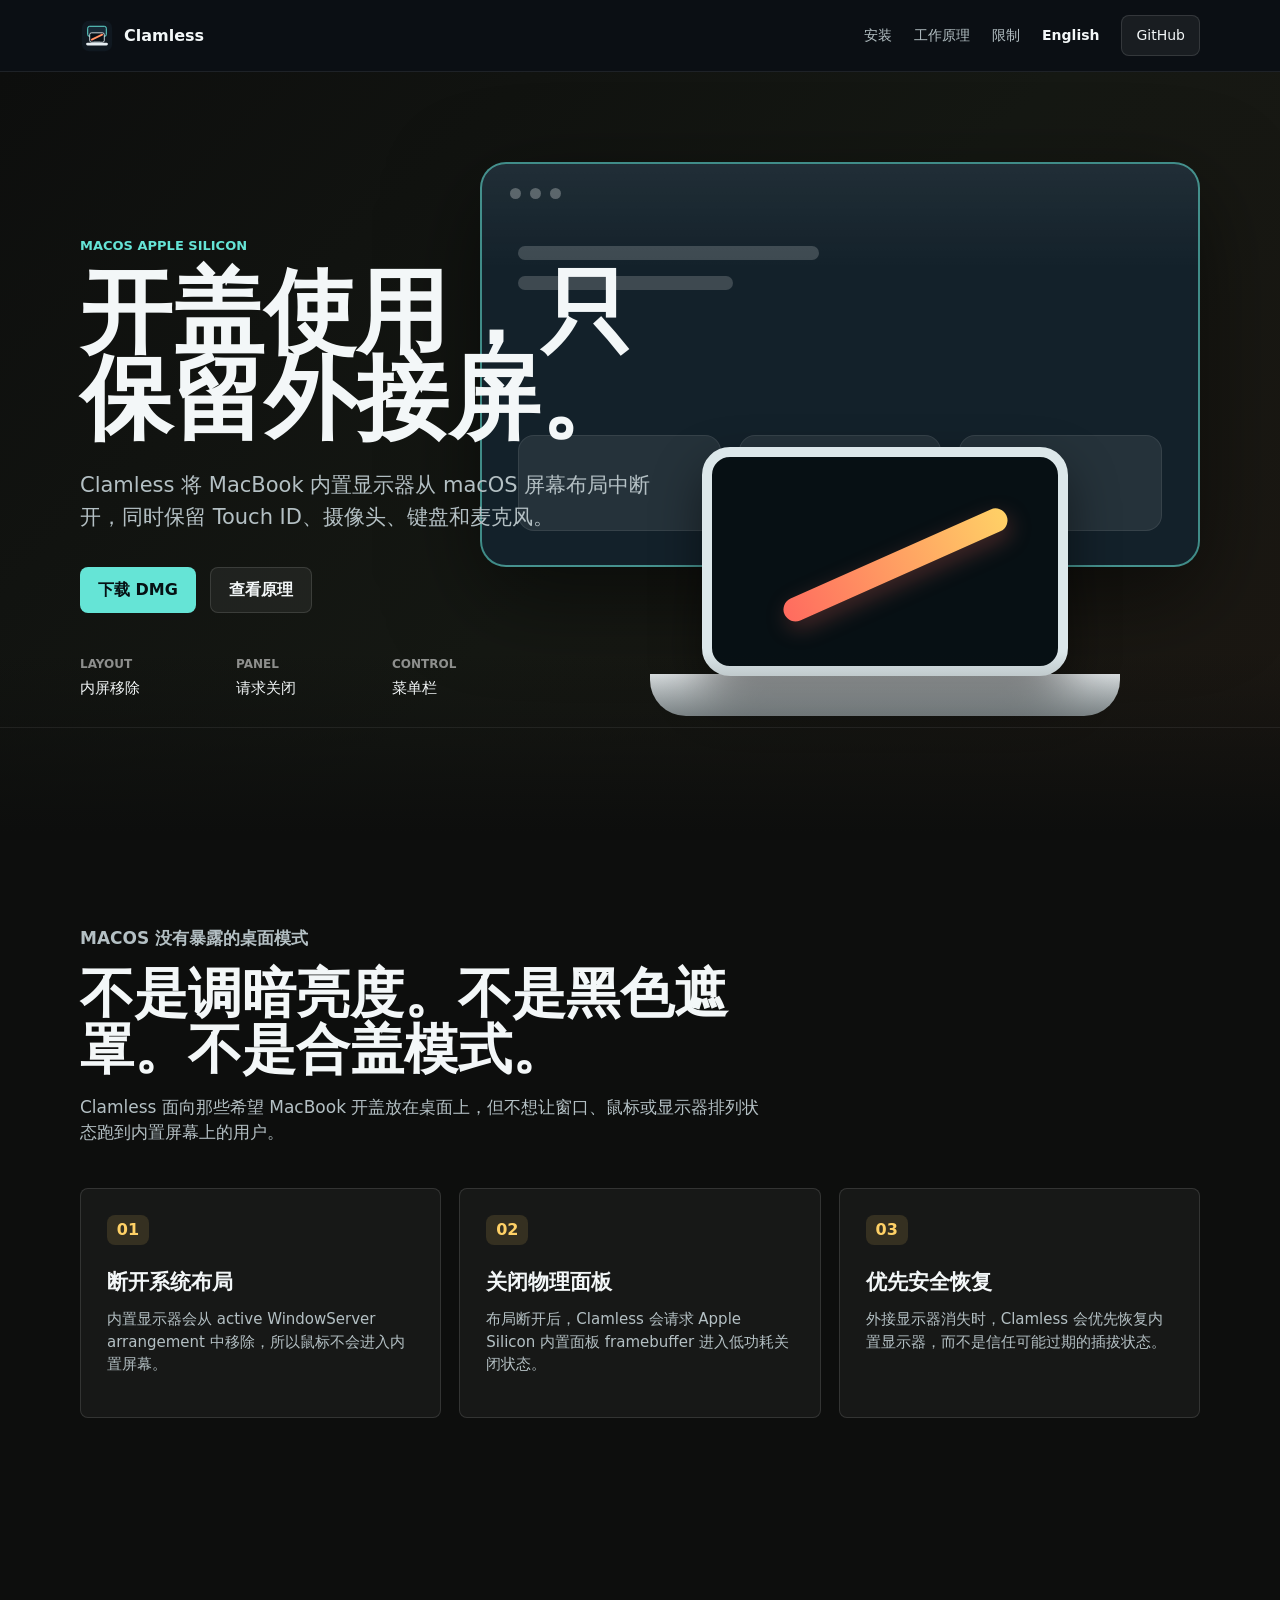
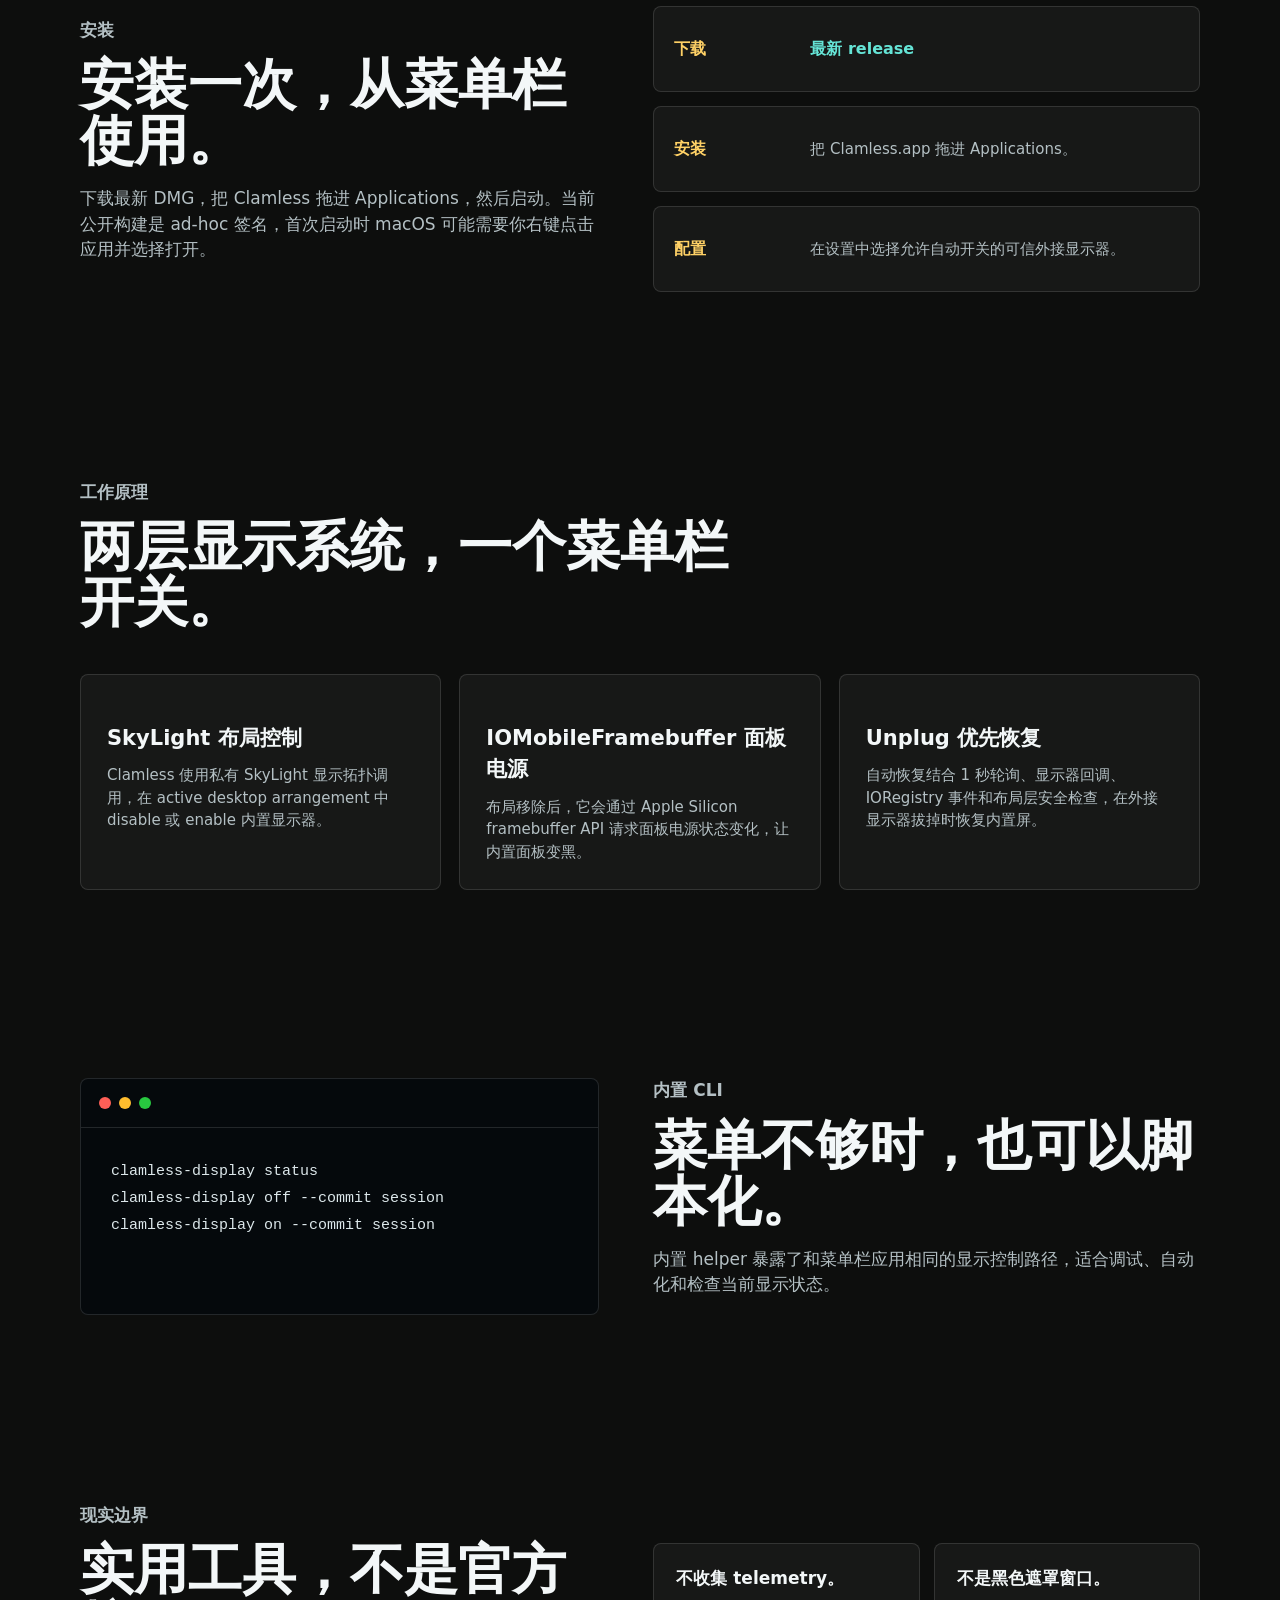
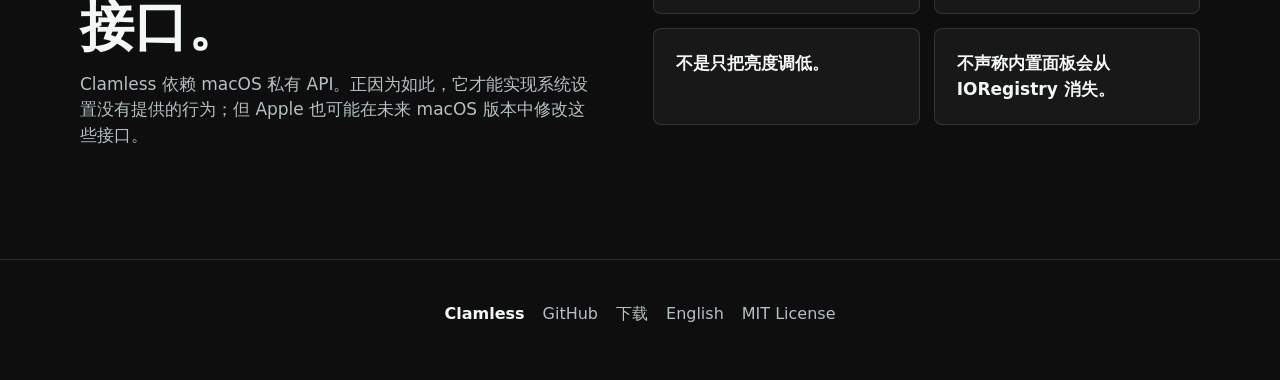
==== docs/zh.html @ f7ab69fb "Add Chinese README and website" ====
<!doctype html>
<html lang="zh-Hans">
  <head>
    <meta charset="utf-8">
    <meta name="viewport" content="width=device-width, initial-scale=1">
    <meta name="description" content="Clamless 可以在 MacBook 保持开盖时断开内置显示器，同时保留 Touch ID、摄像头、键盘和麦克风。">
    <meta property="og:title" content="Clamless">
    <meta property="og:description" content="开盖使用 MacBook，同时真正断开内置显示器。">
    <meta property="og:type" content="website">
    <meta property="og:url" content="https://clamless.yuxiaozhu.me/zh.html">
    <meta property="og:image" content="assets/clamless-icon.svg">
    <meta property="og:locale" content="zh_CN">
    <meta name="theme-color" content="#101820">
    <title>Clamless - 开盖使用 MacBook，同时断开内置显示器</title>
    <link rel="canonical" href="https://clamless.yuxiaozhu.me/zh.html">
    <link rel="alternate" hreflang="en" href="https://clamless.yuxiaozhu.me/">
    <link rel="alternate" hreflang="zh-Hans" href="https://clamless.yuxiaozhu.me/zh.html">
    <link rel="alternate" hreflang="x-default" href="https://clamless.yuxiaozhu.me/">
    <link rel="icon" href="assets/clamless-icon.svg" type="image/svg+xml">
    <link rel="stylesheet" href="styles.css">
  </head>
  <body>
    <header class="site-header">
      <a class="brand" href="zh.html">
        <img src="assets/clamless-icon.svg" width="34" height="34" alt="">
        <span>Clamless</span>
      </a>
      <nav class="nav" aria-label="主导航">
        <a href="#install">安装</a>
        <a href="#how">工作原理</a>
        <a href="#limits">限制</a>
        <a class="language-link" href="./" hreflang="en">English</a>
        <a class="nav-button" href="https://github.com/TCXM/clamless">GitHub</a>
      </nav>
    </header>

    <main>
      <section class="hero" aria-labelledby="hero-title">
        <div class="hero-scene" aria-hidden="true">
          <div class="display display-external">
            <div class="display-toolbar">
              <span></span>
              <span></span>
              <span></span>
            </div>
            <div class="display-line wide"></div>
            <div class="display-line medium"></div>
            <div class="display-grid">
              <span></span>
              <span></span>
              <span></span>
            </div>
          </div>
          <div class="laptop">
            <div class="laptop-screen">
              <div class="slash"></div>
            </div>
            <div class="laptop-base"></div>
          </div>
          <div class="desk-line"></div>
        </div>

        <div class="hero-content">
          <p class="eyebrow">macOS Apple Silicon</p>
          <h1 id="hero-title">开盖使用，只保留外接屏。</h1>
          <p class="hero-copy">
            Clamless 将 MacBook 内置显示器从 macOS 屏幕布局中断开，同时保留 Touch ID、摄像头、键盘和麦克风。
          </p>
          <div class="hero-actions">
            <a class="primary-action" href="https://github.com/TCXM/clamless/releases/latest">下载 DMG</a>
            <a class="secondary-action" href="#how">查看原理</a>
          </div>
          <dl class="hero-facts">
            <div>
              <dt>Layout</dt>
              <dd>内屏移除</dd>
            </div>
            <div>
              <dt>Panel</dt>
              <dd>请求关闭</dd>
            </div>
            <div>
              <dt>Control</dt>
              <dd>菜单栏</dd>
            </div>
          </dl>
        </div>
      </section>

      <section class="section intro-section">
        <div class="section-copy">
          <p class="section-kicker">macOS 没有暴露的桌面模式</p>
          <h2>不是调暗亮度。不是黑色遮罩。不是合盖模式。</h2>
          <p>
            Clamless 面向那些希望 MacBook 开盖放在桌面上，但不想让窗口、鼠标或显示器排列状态跑到内置屏幕上的用户。
          </p>
        </div>
        <div class="feature-grid">
          <article class="feature">
            <span class="feature-icon">01</span>
            <h3>断开系统布局</h3>
            <p>内置显示器会从 active WindowServer arrangement 中移除，所以鼠标不会进入内置屏幕。</p>
          </article>
          <article class="feature">
            <span class="feature-icon">02</span>
            <h3>关闭物理面板</h3>
            <p>布局断开后，Clamless 会请求 Apple Silicon 内置面板 framebuffer 进入低功耗关闭状态。</p>
          </article>
          <article class="feature">
            <span class="feature-icon">03</span>
            <h3>优先安全恢复</h3>
            <p>外接显示器消失时，Clamless 会优先恢复内置显示器，而不是信任可能过期的插拔状态。</p>
          </article>
        </div>
      </section>

      <section id="install" class="section install-section">
        <div class="section-copy">
          <p class="section-kicker">安装</p>
          <h2>安装一次，从菜单栏使用。</h2>
          <p>
            下载最新 DMG，把 Clamless 拖进 Applications，然后启动。当前公开构建是 ad-hoc 签名，首次启动时 macOS 可能需要你右键点击应用并选择打开。
          </p>
        </div>
        <ol class="install-steps">
          <li>
            <span>下载</span>
            <a href="https://github.com/TCXM/clamless/releases/latest">最新 release</a>
          </li>
          <li>
            <span>安装</span>
            <p>把 Clamless.app 拖进 Applications。</p>
          </li>
          <li>
            <span>配置</span>
            <p>在设置中选择允许自动开关的可信外接显示器。</p>
          </li>
        </ol>
      </section>

      <section id="how" class="section how-section">
        <div class="section-copy">
          <p class="section-kicker">工作原理</p>
          <h2>两层显示系统，一个菜单栏开关。</h2>
        </div>
        <div class="timeline">
          <article>
            <h3>SkyLight 布局控制</h3>
            <p>Clamless 使用私有 SkyLight 显示拓扑调用，在 active desktop arrangement 中 disable 或 enable 内置显示器。</p>
          </article>
          <article>
            <h3>IOMobileFramebuffer 面板电源</h3>
            <p>布局移除后，它会通过 Apple Silicon framebuffer API 请求面板电源状态变化，让内置面板变黑。</p>
          </article>
          <article>
            <h3>Unplug 优先恢复</h3>
            <p>自动恢复结合 1 秒轮询、显示器回调、IORegistry 事件和布局层安全检查，在外接显示器拔掉时恢复内置屏。</p>
          </article>
        </div>
      </section>

      <section class="section command-section">
        <div class="terminal">
          <div class="terminal-bar">
            <span></span>
            <span></span>
            <span></span>
          </div>
          <pre><code>clamless-display status
clamless-display off --commit session
clamless-display on --commit session</code></pre>
        </div>
        <div class="section-copy">
          <p class="section-kicker">内置 CLI</p>
          <h2>菜单不够时，也可以脚本化。</h2>
          <p>
            内置 helper 暴露了和菜单栏应用相同的显示控制路径，适合调试、自动化和检查当前显示状态。
          </p>
        </div>
      </section>

      <section id="limits" class="section limits-section">
        <div class="section-copy">
          <p class="section-kicker">现实边界</p>
          <h2>实用工具，不是官方接口。</h2>
          <p>
            Clamless 依赖 macOS 私有 API。正因为如此，它才能实现系统设置没有提供的行为；但 Apple 也可能在未来 macOS 版本中修改这些接口。
          </p>
        </div>
        <div class="limit-list">
          <p>不收集 telemetry。</p>
          <p>不是黑色遮罩窗口。</p>
          <p>不是只把亮度调低。</p>
          <p>不声称内置面板会从 IORegistry 消失。</p>
        </div>
      </section>
    </main>

    <footer class="site-footer">
      <span>Clamless</span>
      <a href="https://github.com/TCXM/clamless">GitHub</a>
      <a href="https://github.com/TCXM/clamless/releases/latest">下载</a>
      <a href="./" hreflang="en">English</a>
      <a href="https://github.com/TCXM/clamless/blob/main/LICENSE">MIT License</a>
    </footer>
  </body>
</html>
---- docs/styles.css ----
:root {
  color-scheme: dark;
  --bg: #0d0e0d;
  --surface: #171916;
  --surface-2: #22241f;
  --text: #f3f7f8;
  --muted: #b4c0c4;
  --line: rgba(255, 255, 255, 0.12);
  --teal: #65e4d6;
  --amber: #ffd166;
  --coral: #ff6b5f;
  --steel: #dce7ea;
  --max: 1120px;
}

* {
  box-sizing: border-box;
}

html {
  scroll-behavior: smooth;
}

body {
  margin: 0;
  background: var(--bg);
  color: var(--text);
  font-family: ui-sans-serif, system-ui, -apple-system, BlinkMacSystemFont, "SF Pro Text", "Segoe UI", sans-serif;
  line-height: 1.5;
}

a {
  color: inherit;
  text-decoration: none;
}

.site-header {
  position: sticky;
  top: 0;
  z-index: 20;
  display: flex;
  align-items: center;
  justify-content: space-between;
  min-height: 72px;
  padding: 0 max(24px, calc((100vw - var(--max)) / 2));
  border-bottom: 1px solid rgba(255, 255, 255, 0.08);
  background: rgba(11, 17, 22, 0.82);
  backdrop-filter: blur(18px);
}

.brand {
  display: inline-flex;
  align-items: center;
  gap: 10px;
  font-weight: 760;
  letter-spacing: 0;
}

.brand img {
  border-radius: 8px;
}

.nav {
  display: flex;
  align-items: center;
  gap: 22px;
  color: var(--muted);
  font-size: 14px;
}

.nav a:hover {
  color: var(--text);
}

.nav-button {
  padding: 9px 14px;
  border: 1px solid var(--line);
  border-radius: 8px;
  color: var(--text);
  background: rgba(255, 255, 255, 0.06);
}

.language-link {
  color: var(--text);
  font-weight: 720;
}

.hero {
  position: relative;
  display: grid;
  align-items: center;
  min-height: min(760px, calc(100vh - 72px));
  overflow: hidden;
  padding: 96px max(24px, calc((100vw - var(--max)) / 2)) 80px;
  isolation: isolate;
}

.hero::before {
  content: "";
  position: absolute;
  inset: 0;
  z-index: -3;
  background:
    linear-gradient(135deg, #0d0e0d 0%, #151813 52%, #1c1712 100%);
}

.hero::after {
  content: "";
  position: absolute;
  inset: auto 0 0;
  z-index: -1;
  height: 180px;
  background: linear-gradient(180deg, rgba(11, 17, 22, 0), var(--bg));
}

.hero-scene {
  position: absolute;
  inset: 0;
  z-index: -2;
  pointer-events: none;
}

.display {
  position: absolute;
  right: max(34px, calc((100vw - var(--max)) / 2));
  top: 90px;
  width: min(58vw, 720px);
  aspect-ratio: 16 / 9;
  border: 2px solid rgba(101, 228, 214, 0.55);
  border-radius: 26px;
  background:
    linear-gradient(180deg, rgba(255, 255, 255, 0.06), transparent 26%),
    #13212a;
  box-shadow: 0 28px 90px rgba(0, 0, 0, 0.5);
}

.display::after {
  content: "";
  position: absolute;
  left: 45%;
  bottom: -96px;
  width: 10%;
  height: 96px;
  background: #24333a;
  clip-path: polygon(36% 0, 64% 0, 100% 100%, 0 100%);
}

.display-toolbar {
  position: absolute;
  left: 28px;
  top: 24px;
  display: flex;
  gap: 9px;
}

.display-toolbar span {
  width: 11px;
  height: 11px;
  border-radius: 50%;
  background: rgba(255, 255, 255, 0.28);
}

.display-line {
  position: absolute;
  left: 36px;
  height: 14px;
  border-radius: 7px;
  background: rgba(255, 255, 255, 0.18);
}

.display-line.wide {
  top: 82px;
  width: 42%;
}

.display-line.medium {
  top: 112px;
  width: 30%;
}

.display-grid {
  position: absolute;
  left: 36px;
  right: 36px;
  bottom: 34px;
  display: grid;
  grid-template-columns: repeat(3, 1fr);
  gap: 18px;
}

.display-grid span {
  height: 96px;
  border-radius: 16px;
  background: rgba(255, 255, 255, 0.08);
  border: 1px solid rgba(255, 255, 255, 0.08);
}

.laptop {
  position: absolute;
  right: max(88px, calc((100vw - var(--max)) / 2 + 80px));
  bottom: 116px;
  width: min(38vw, 470px);
}

.laptop-screen {
  position: relative;
  width: 78%;
  aspect-ratio: 16 / 10;
  margin: 0 auto;
  border: 10px solid var(--steel);
  border-radius: 28px;
  background: #071014;
  box-shadow: 0 22px 50px rgba(0, 0, 0, 0.48);
}

.slash {
  position: absolute;
  left: 18%;
  top: 46%;
  width: 70%;
  height: 24px;
  border-radius: 12px;
  transform: rotate(-24deg);
  background: linear-gradient(90deg, var(--coral), var(--amber));
  box-shadow: 0 8px 22px rgba(255, 107, 95, 0.26);
}

.laptop-base {
  width: 100%;
  height: 42px;
  margin-top: -2px;
  border-radius: 0 0 36px 36px;
  background: linear-gradient(180deg, #f3f8fa, #b8c4c8);
}

.desk-line {
  position: absolute;
  left: 0;
  right: 0;
  bottom: 104px;
  height: 1px;
  background: rgba(255, 255, 255, 0.12);
}

.hero-content {
  width: min(620px, 100%);
  padding-top: 16px;
}

.eyebrow,
.section-kicker {
  margin: 0 0 14px;
  color: var(--teal);
  font-size: 13px;
  font-weight: 760;
  letter-spacing: 0;
  text-transform: uppercase;
}

h1,
h2,
h3,
p {
  letter-spacing: 0;
}

h1 {
  max-width: 760px;
  margin: 0;
  font-size: 92px;
  line-height: 0.94;
}

.hero-copy {
  max-width: 590px;
  margin: 28px 0 0;
  color: var(--muted);
  font-size: 21px;
}

.hero-actions {
  display: flex;
  flex-wrap: wrap;
  gap: 14px;
  margin-top: 34px;
}

.primary-action,
.secondary-action {
  display: inline-flex;
  align-items: center;
  min-height: 46px;
  padding: 0 18px;
  border-radius: 8px;
  font-weight: 720;
}

.primary-action {
  background: var(--teal);
  color: #061114;
}

.secondary-action {
  border: 1px solid var(--line);
  background: rgba(255, 255, 255, 0.06);
}

.hero-facts {
  display: flex;
  flex-wrap: wrap;
  gap: 24px;
  margin: 42px 0 0;
  padding: 0;
}

.hero-facts div {
  min-width: 132px;
}

.hero-facts dt {
  color: rgba(255, 255, 255, 0.52);
  font-size: 12px;
  font-weight: 720;
  text-transform: uppercase;
}

.hero-facts dd {
  margin: 4px 0 0;
  color: var(--text);
  font-size: 15px;
}

.section {
  width: min(var(--max), calc(100% - 48px));
  margin: 0 auto;
  padding: 94px 0;
}

.section-copy {
  max-width: 690px;
}

.section h2 {
  margin: 0;
  font-size: 54px;
  line-height: 1.04;
}

.section p {
  color: var(--muted);
  font-size: 17px;
}

.feature-grid {
  display: grid;
  grid-template-columns: repeat(3, 1fr);
  gap: 18px;
  margin-top: 42px;
}

.feature,
.install-steps li,
.timeline article,
.terminal,
.limit-list p {
  border: 1px solid var(--line);
  border-radius: 8px;
  background: rgba(255, 255, 255, 0.045);
}

.feature {
  min-height: 230px;
  padding: 26px;
}

.feature-icon {
  display: inline-flex;
  align-items: center;
  justify-content: center;
  width: 42px;
  height: 30px;
  border-radius: 8px;
  background: rgba(255, 209, 102, 0.13);
  color: var(--amber);
  font-weight: 800;
}

.feature h3,
.timeline h3 {
  margin: 22px 0 10px;
  font-size: 21px;
}

.feature p,
.timeline p,
.install-steps p {
  margin: 0;
  font-size: 15px;
}

.install-section,
.command-section,
.limits-section {
  display: grid;
  grid-template-columns: minmax(0, 0.95fr) minmax(340px, 1fr);
  gap: 54px;
  align-items: center;
}

.install-steps {
  display: grid;
  gap: 14px;
  margin: 0;
  padding: 0;
  list-style: none;
}

.install-steps li {
  display: grid;
  grid-template-columns: 118px 1fr;
  gap: 18px;
  min-height: 86px;
  align-items: center;
  padding: 20px;
}

.install-steps span {
  color: var(--amber);
  font-weight: 780;
}

.install-steps a {
  color: var(--teal);
  font-weight: 760;
}

.timeline {
  display: grid;
  grid-template-columns: repeat(3, 1fr);
  gap: 18px;
  margin-top: 42px;
}

.timeline article {
  padding: 26px;
}

.command-section {
  align-items: stretch;
}

.terminal {
  overflow: hidden;
  background: #05090c;
}

.terminal-bar {
  display: flex;
  gap: 8px;
  padding: 18px;
  border-bottom: 1px solid var(--line);
}

.terminal-bar span {
  width: 12px;
  height: 12px;
  border-radius: 50%;
  background: #ff5f57;
}

.terminal-bar span:nth-child(2) {
  background: #ffbd2e;
}

.terminal-bar span:nth-child(3) {
  background: #28c840;
}

pre {
  margin: 0;
  padding: 30px;
  overflow: auto;
  color: var(--steel);
  font: 15px/1.8 ui-monospace, "SF Mono", Menlo, Consolas, monospace;
}

.limit-list {
  display: grid;
  grid-template-columns: 1fr 1fr;
  gap: 14px;
}

.limit-list p {
  margin: 0;
  padding: 22px;
  color: var(--text);
  font-weight: 680;
}

.site-footer {
  display: flex;
  flex-wrap: wrap;
  justify-content: center;
  gap: 18px;
  padding: 42px 24px 54px;
  border-top: 1px solid var(--line);
  color: var(--muted);
}

.site-footer span {
  color: var(--text);
  font-weight: 760;
}

.site-footer a:hover {
  color: var(--text);
}

@media (max-width: 860px) {
  .site-header {
    min-height: 64px;
  }

  .nav a:not(.nav-button):not(.language-link) {
    display: none;
  }

  .hero {
    min-height: 760px;
    padding-top: 72px;
    align-items: start;
  }

  .hero-scene {
    opacity: 0.38;
  }

  .display {
    right: -140px;
    top: 420px;
    width: 620px;
  }

  .laptop {
    right: 24px;
    bottom: 70px;
    width: 360px;
  }

  .hero-content {
    padding-top: 0;
  }

  h1 {
    font-size: 68px;
  }

  .section h2 {
    font-size: 44px;
  }

  .feature-grid,
  .timeline,
  .install-section,
  .command-section,
  .limits-section {
    grid-template-columns: 1fr;
  }

  .install-section,
  .command-section,
  .limits-section {
    gap: 30px;
  }
}

@media (max-width: 560px) {
  .site-header {
    padding-inline: 18px;
  }

  .brand span {
    font-size: 15px;
  }

  .nav-button {
    padding-inline: 12px;
  }

  .hero {
    padding-inline: 18px;
  }

  .hero-scene {
    display: none;
  }

  h1 {
    font-size: 56px;
  }

  .hero-copy {
    font-size: 18px;
  }

  .hero-actions {
    align-items: stretch;
    flex-direction: column;
  }

  .primary-action,
  .secondary-action {
    justify-content: center;
  }

  .section {
    width: calc(100% - 36px);
    padding: 70px 0;
  }

  .section h2 {
    font-size: 36px;
  }

  .install-steps li {
    grid-template-columns: 1fr;
    gap: 8px;
  }

  .limit-list {
    grid-template-columns: 1fr;
  }

  pre {
    padding: 22px;
    font-size: 13px;
  }
}
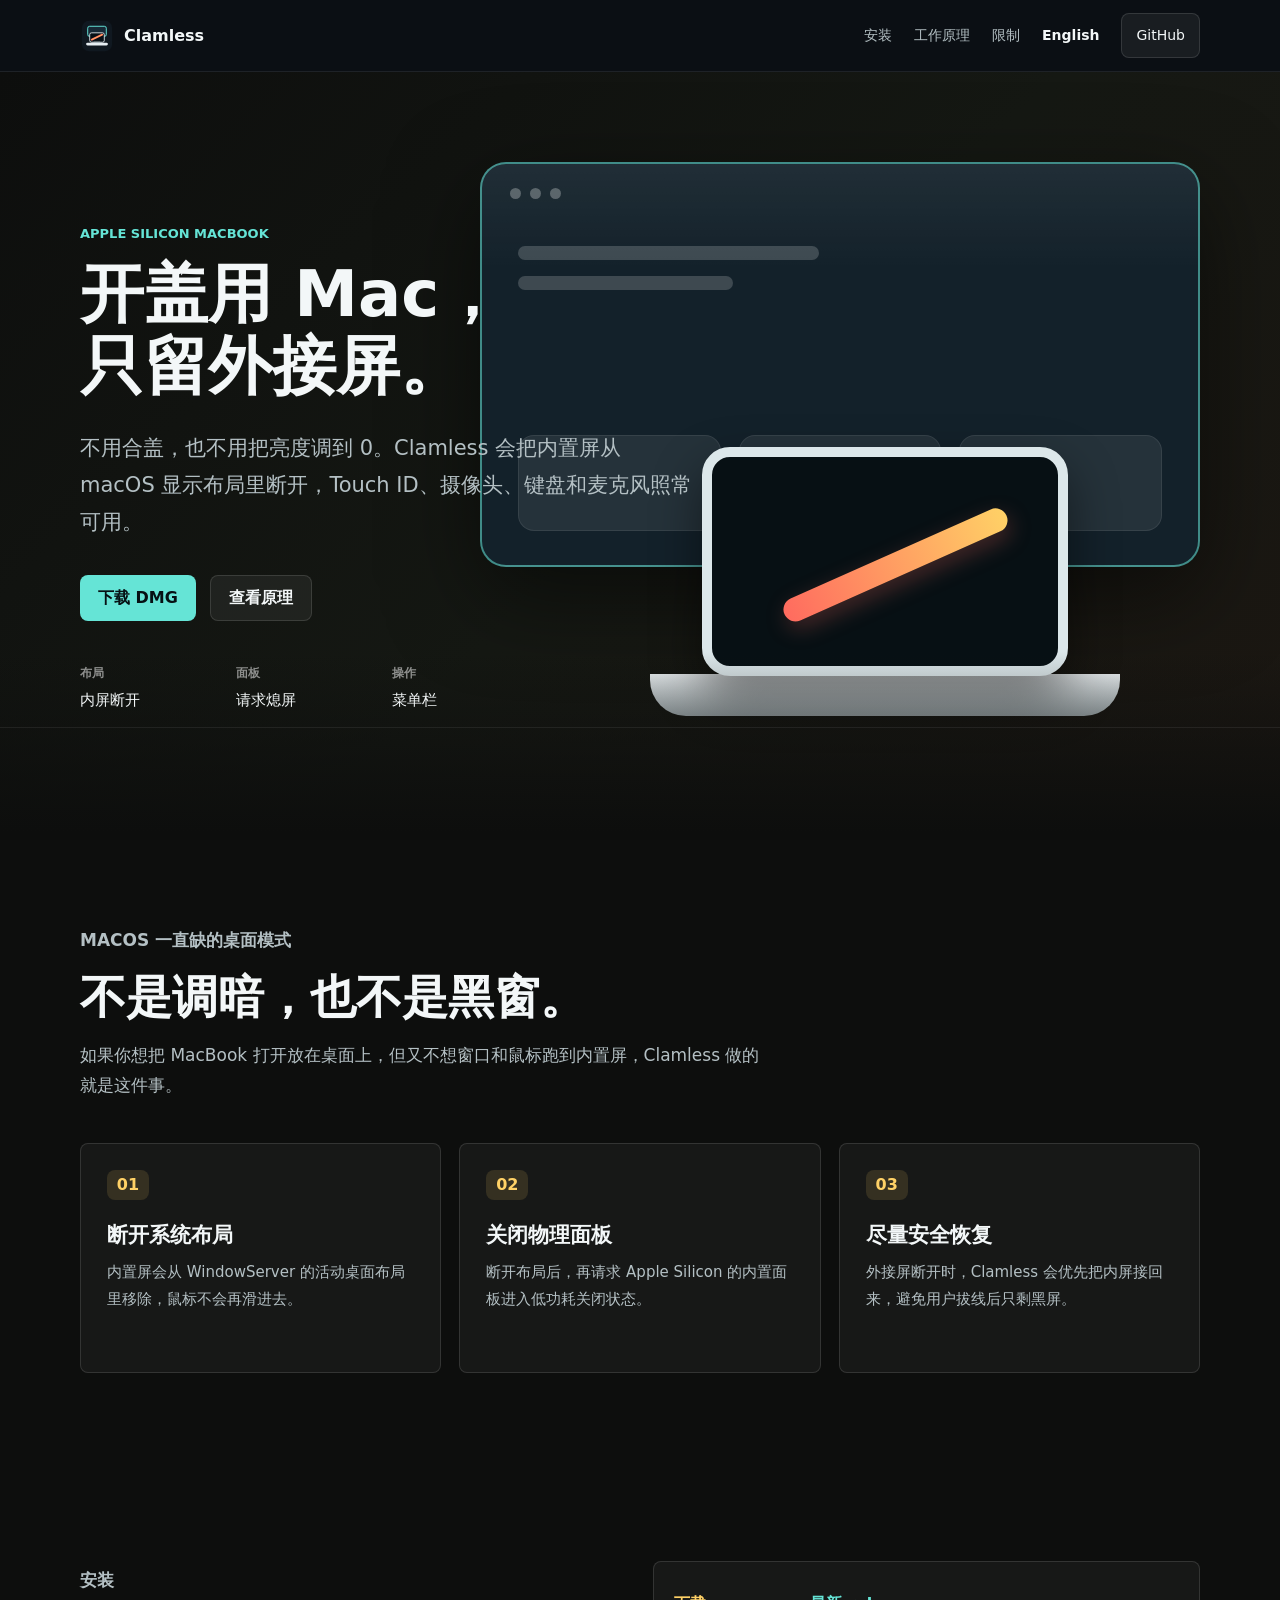
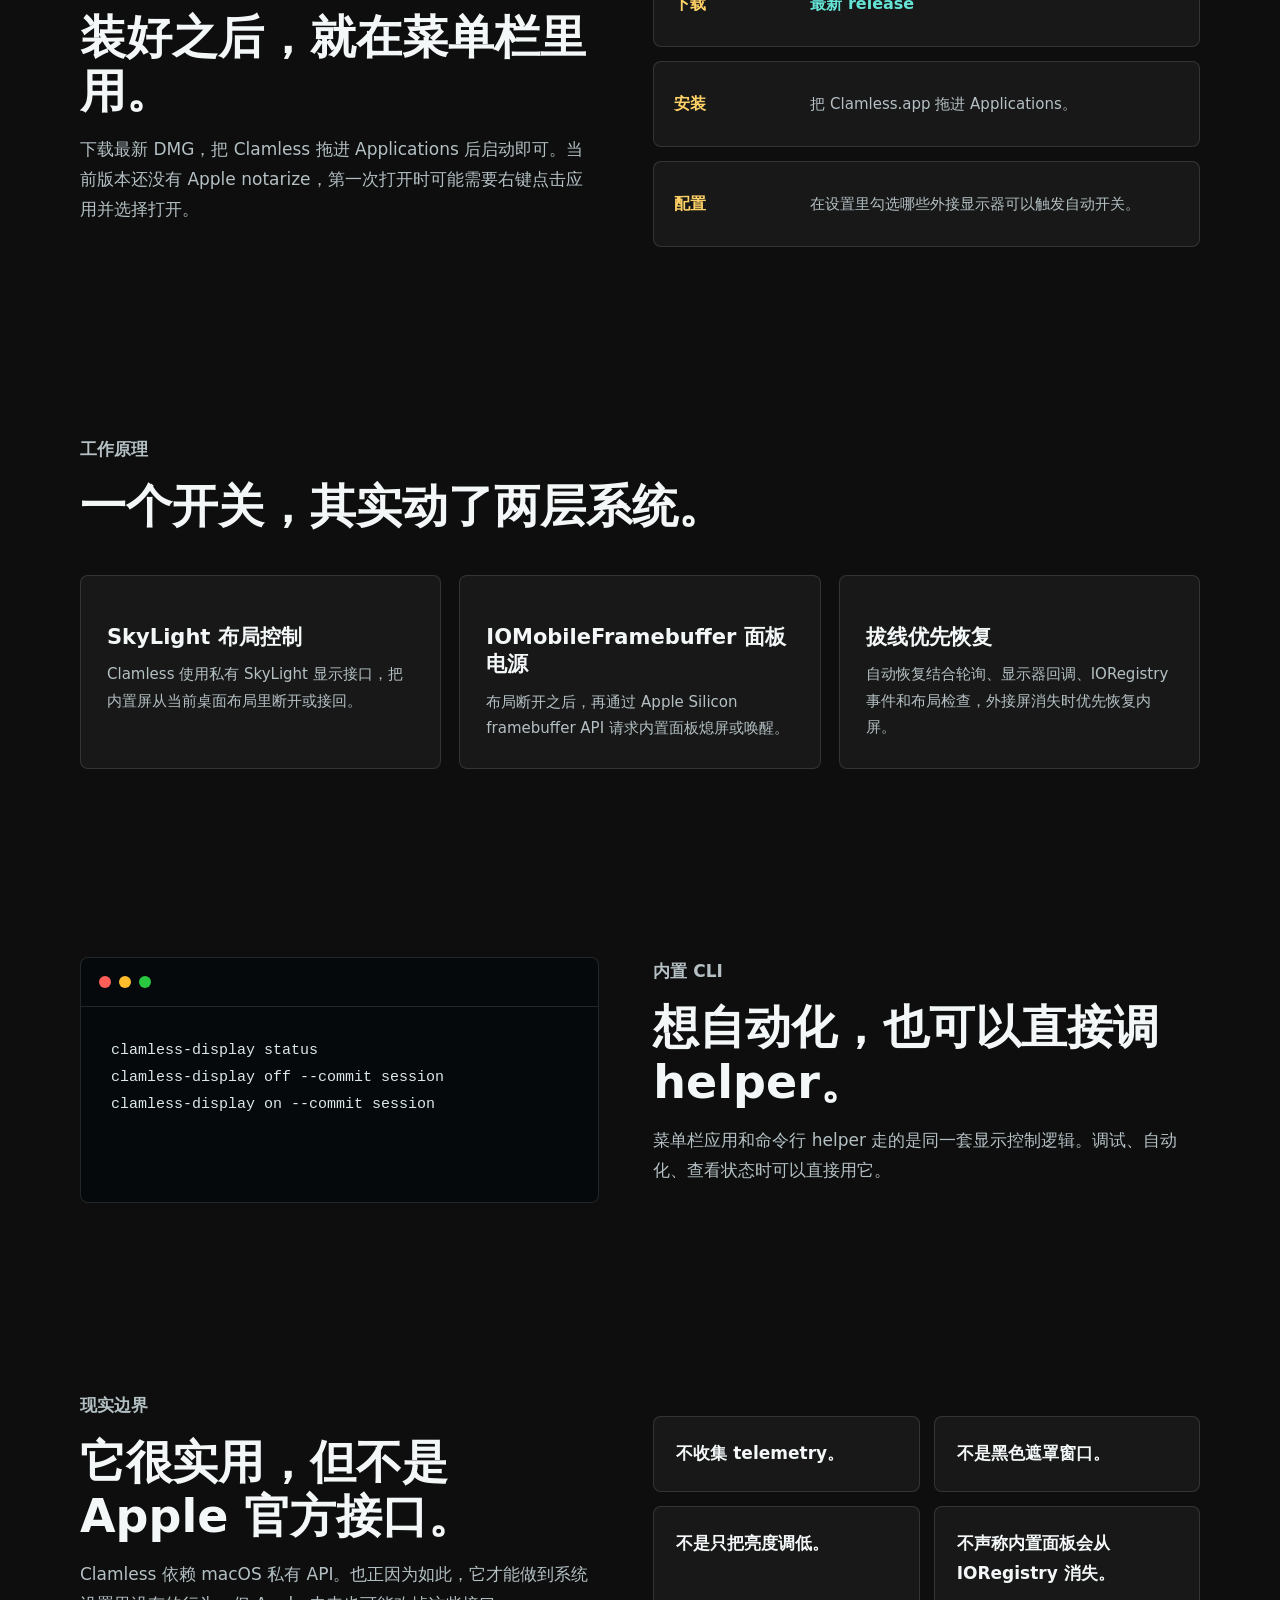
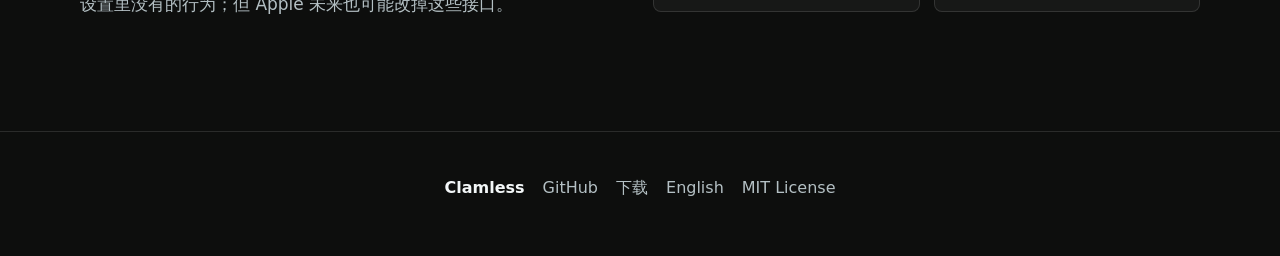
==== commit 073d30d4: "Polish Chinese docs and website copy" ====
--- a/docs/zh.html
+++ b/docs/zh.html
@@ -3,15 +3,15 @@
   <head>
     <meta charset="utf-8">
     <meta name="viewport" content="width=device-width, initial-scale=1">
-    <meta name="description" content="Clamless 可以在 MacBook 保持开盖时断开内置显示器，同时保留 Touch ID、摄像头、键盘和麦克风。">
+    <meta name="description" content="Clamless 可以让 MacBook 保持开盖，却只使用外接显示器。Touch ID、摄像头、键盘和麦克风照常可用。">
     <meta property="og:title" content="Clamless">
-    <meta property="og:description" content="开盖使用 MacBook，同时真正断开内置显示器。">
+    <meta property="og:description" content="MacBook 保持开盖，只把外接显示器留在 macOS 屏幕布局里。">
     <meta property="og:type" content="website">
     <meta property="og:url" content="https://clamless.yuxiaozhu.me/zh.html">
     <meta property="og:image" content="assets/clamless-icon.svg">
     <meta property="og:locale" content="zh_CN">
     <meta name="theme-color" content="#101820">
-    <title>Clamless - 开盖使用 MacBook，同时断开内置显示器</title>
+    <title>Clamless - 开盖用 Mac，只留外接屏</title>
     <link rel="canonical" href="https://clamless.yuxiaozhu.me/zh.html">
     <link rel="alternate" hreflang="en" href="https://clamless.yuxiaozhu.me/">
     <link rel="alternate" hreflang="zh-Hans" href="https://clamless.yuxiaozhu.me/zh.html">
@@ -29,7 +29,7 @@
         <a href="#install">安装</a>
         <a href="#how">工作原理</a>
         <a href="#limits">限制</a>
-        <a class="language-link" href="./" hreflang="en">English</a>
+        <a class="language-link" href="index.html" hreflang="en">English</a>
         <a class="nav-button" href="https://github.com/TCXM/clamless">GitHub</a>
       </nav>
     </header>
@@ -61,10 +61,10 @@
         </div>
 
         <div class="hero-content">
-          <p class="eyebrow">macOS Apple Silicon</p>
-          <h1 id="hero-title">开盖使用，只保留外接屏。</h1>
+          <p class="eyebrow">Apple Silicon MacBook</p>
+          <h1 id="hero-title">开盖用 Mac，<br>只留外接屏。</h1>
           <p class="hero-copy">
-            Clamless 将 MacBook 内置显示器从 macOS 屏幕布局中断开，同时保留 Touch ID、摄像头、键盘和麦克风。
+            不用合盖，也不用把亮度调到 0。Clamless 会把内置屏从 macOS 显示布局里断开，Touch ID、摄像头、键盘和麦克风照常可用。
           </p>
           <div class="hero-actions">
             <a class="primary-action" href="https://github.com/TCXM/clamless/releases/latest">下载 DMG</a>
@@ -72,15 +72,15 @@
           </div>
           <dl class="hero-facts">
             <div>
-              <dt>Layout</dt>
-              <dd>内屏移除</dd>
+              <dt>布局</dt>
+              <dd>内屏断开</dd>
             </div>
             <div>
-              <dt>Panel</dt>
-              <dd>请求关闭</dd>
+              <dt>面板</dt>
+              <dd>请求熄屏</dd>
             </div>
             <div>
-              <dt>Control</dt>
+              <dt>操作</dt>
               <dd>菜单栏</dd>
             </div>
           </dl>
@@ -89,27 +89,27 @@
 
       <section class="section intro-section">
         <div class="section-copy">
-          <p class="section-kicker">macOS 没有暴露的桌面模式</p>
-          <h2>不是调暗亮度。不是黑色遮罩。不是合盖模式。</h2>
-          <p>
-            Clamless 面向那些希望 MacBook 开盖放在桌面上，但不想让窗口、鼠标或显示器排列状态跑到内置屏幕上的用户。
+          <p class="section-kicker">macOS 一直缺的桌面模式</p>
+          <h2>不是调暗，也不是黑窗。</h2>
+          <p>
+            如果你想把 MacBook 打开放在桌面上，但又不想窗口和鼠标跑到内置屏，Clamless 做的就是这件事。
           </p>
         </div>
         <div class="feature-grid">
           <article class="feature">
             <span class="feature-icon">01</span>
             <h3>断开系统布局</h3>
-            <p>内置显示器会从 active WindowServer arrangement 中移除，所以鼠标不会进入内置屏幕。</p>
+            <p>内置屏会从 WindowServer 的活动桌面布局里移除，鼠标不会再滑进去。</p>
           </article>
           <article class="feature">
             <span class="feature-icon">02</span>
             <h3>关闭物理面板</h3>
-            <p>布局断开后，Clamless 会请求 Apple Silicon 内置面板 framebuffer 进入低功耗关闭状态。</p>
+            <p>断开布局后，再请求 Apple Silicon 的内置面板进入低功耗关闭状态。</p>
           </article>
           <article class="feature">
             <span class="feature-icon">03</span>
-            <h3>优先安全恢复</h3>
-            <p>外接显示器消失时，Clamless 会优先恢复内置显示器，而不是信任可能过期的插拔状态。</p>
+            <h3>尽量安全恢复</h3>
+            <p>外接屏断开时，Clamless 会优先把内屏接回来，避免用户拔线后只剩黑屏。</p>
           </article>
         </div>
       </section>
@@ -117,9 +117,9 @@
       <section id="install" class="section install-section">
         <div class="section-copy">
           <p class="section-kicker">安装</p>
-          <h2>安装一次，从菜单栏使用。</h2>
-          <p>
-            下载最新 DMG，把 Clamless 拖进 Applications，然后启动。当前公开构建是 ad-hoc 签名，首次启动时 macOS 可能需要你右键点击应用并选择打开。
+          <h2>装好之后，就在菜单栏里用。</h2>
+          <p>
+            下载最新 DMG，把 Clamless 拖进 Applications 后启动即可。当前版本还没有 Apple notarize，第一次打开时可能需要右键点击应用并选择打开。
           </p>
         </div>
         <ol class="install-steps">
@@ -133,7 +133,7 @@
           </li>
           <li>
             <span>配置</span>
-            <p>在设置中选择允许自动开关的可信外接显示器。</p>
+            <p>在设置里勾选哪些外接显示器可以触发自动开关。</p>
           </li>
         </ol>
       </section>
@@ -141,20 +141,20 @@
       <section id="how" class="section how-section">
         <div class="section-copy">
           <p class="section-kicker">工作原理</p>
-          <h2>两层显示系统，一个菜单栏开关。</h2>
+          <h2>一个开关，其实动了两层系统。</h2>
         </div>
         <div class="timeline">
           <article>
             <h3>SkyLight 布局控制</h3>
-            <p>Clamless 使用私有 SkyLight 显示拓扑调用，在 active desktop arrangement 中 disable 或 enable 内置显示器。</p>
+            <p>Clamless 使用私有 SkyLight 显示接口，把内置屏从当前桌面布局里断开或接回。</p>
           </article>
           <article>
             <h3>IOMobileFramebuffer 面板电源</h3>
-            <p>布局移除后，它会通过 Apple Silicon framebuffer API 请求面板电源状态变化，让内置面板变黑。</p>
+            <p>布局断开之后，再通过 Apple Silicon framebuffer API 请求内置面板熄屏或唤醒。</p>
           </article>
           <article>
-            <h3>Unplug 优先恢复</h3>
-            <p>自动恢复结合 1 秒轮询、显示器回调、IORegistry 事件和布局层安全检查，在外接显示器拔掉时恢复内置屏。</p>
+            <h3>拔线优先恢复</h3>
+            <p>自动恢复结合轮询、显示器回调、IORegistry 事件和布局检查，外接屏消失时优先恢复内屏。</p>
           </article>
         </div>
       </section>
@@ -172,9 +172,9 @@
         </div>
         <div class="section-copy">
           <p class="section-kicker">内置 CLI</p>
-          <h2>菜单不够时，也可以脚本化。</h2>
-          <p>
-            内置 helper 暴露了和菜单栏应用相同的显示控制路径，适合调试、自动化和检查当前显示状态。
+          <h2>想自动化，也可以直接调 helper。</h2>
+          <p>
+            菜单栏应用和命令行 helper 走的是同一套显示控制逻辑。调试、自动化、查看状态时可以直接用它。
           </p>
         </div>
       </section>
@@ -182,9 +182,9 @@
       <section id="limits" class="section limits-section">
         <div class="section-copy">
           <p class="section-kicker">现实边界</p>
-          <h2>实用工具，不是官方接口。</h2>
-          <p>
-            Clamless 依赖 macOS 私有 API。正因为如此，它才能实现系统设置没有提供的行为；但 Apple 也可能在未来 macOS 版本中修改这些接口。
+          <h2>它很实用，但不是 Apple 官方接口。</h2>
+          <p>
+            Clamless 依赖 macOS 私有 API。也正因为如此，它才能做到系统设置里没有的行为；但 Apple 未来也可能改掉这些接口。
           </p>
         </div>
         <div class="limit-list">
--- a/docs/styles.css
+++ b/docs/styles.css
@@ -271,6 +271,39 @@
   line-height: 0.94;
 }
 
+html:lang(zh-Hans) body {
+  line-height: 1.72;
+}
+
+html:lang(zh-Hans) h1 {
+  max-width: 430px;
+  font-size: 64px;
+  line-height: 1.12;
+}
+
+html:lang(zh-Hans) .hero-copy {
+  max-width: 640px;
+  line-height: 1.76;
+}
+
+html:lang(zh-Hans) .section h2 {
+  max-width: 780px;
+  font-size: 46px;
+  line-height: 1.18;
+}
+
+html:lang(zh-Hans) .section p,
+html:lang(zh-Hans) .feature p,
+html:lang(zh-Hans) .timeline p,
+html:lang(zh-Hans) .install-steps p {
+  line-height: 1.76;
+}
+
+html:lang(zh-Hans) .feature h3,
+html:lang(zh-Hans) .timeline h3 {
+  line-height: 1.3;
+}
+
 .hero-copy {
   max-width: 590px;
   margin: 28px 0 0;
@@ -555,8 +588,19 @@
     font-size: 68px;
   }
 
+  html:lang(zh-Hans) h1 {
+    max-width: 500px;
+    font-size: 52px;
+    line-height: 1.15;
+  }
+
   .section h2 {
     font-size: 44px;
+  }
+
+  html:lang(zh-Hans) .section h2 {
+    font-size: 38px;
+    line-height: 1.22;
   }
 
   .feature-grid,
@@ -579,6 +623,10 @@
     padding-inline: 18px;
   }
 
+  .nav {
+    gap: 14px;
+  }
+
   .brand span {
     font-size: 15px;
   }
@@ -599,8 +647,26 @@
     font-size: 56px;
   }
 
+  html:lang(zh-Hans) h1 {
+    font-size: 42px;
+    line-height: 1.2;
+  }
+
   .hero-copy {
     font-size: 18px;
+  }
+
+  html:lang(zh-Hans) .hero-copy {
+    font-size: 17px;
+  }
+
+  .hero-facts {
+    gap: 14px;
+  }
+
+  .hero-facts div {
+    flex: 1;
+    min-width: 0;
   }
 
   .hero-actions {
@@ -622,6 +688,10 @@
     font-size: 36px;
   }
 
+  html:lang(zh-Hans) .section h2 {
+    font-size: 31px;
+  }
+
   .install-steps li {
     grid-template-columns: 1fr;
     gap: 8px;
